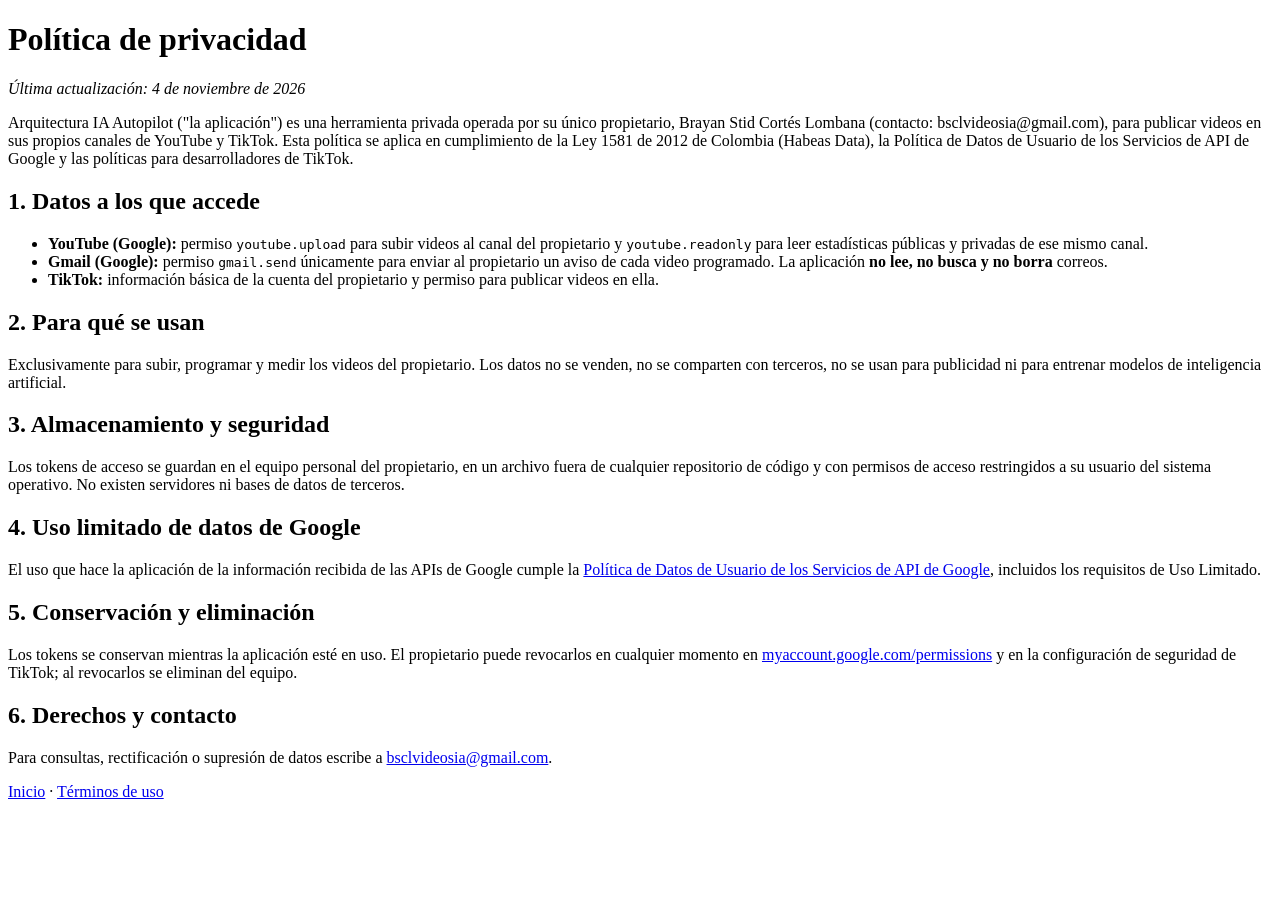
==== privacy.html @ 5c633e7e "Publicar privacy.html" ====
<!doctype html>
<html lang="es">
<head>
<meta charset="utf-8">
<meta name="viewport" content="width=device-width, initial-scale=1">
<title>Política de privacidad · Arquitectura IA Autopilot</title>
<link rel="stylesheet" href="style.css">
</head>
<body>
<main>
<h1>Política de privacidad</h1>
<p><em>Última actualización: 4 de noviembre de 2026</em></p>

<p>Arquitectura IA Autopilot ("la aplicación") es una herramienta privada operada por su único
propietario, Brayan Stid Cortés Lombana (contacto: bsclvideosia@gmail.com), para publicar videos en sus
propios canales de YouTube y TikTok. Esta política se aplica en cumplimiento de la Ley 1581 de 2012
de Colombia (Habeas Data), la Política de Datos de Usuario de los Servicios de API de Google y las
políticas para desarrolladores de TikTok.</p>

<h2>1. Datos a los que accede</h2>
<ul>
  <li><strong>YouTube (Google):</strong> permiso <code>youtube.upload</code> para subir videos al canal del
      propietario y <code>youtube.readonly</code> para leer estadísticas públicas y privadas de ese mismo canal.</li>
  <li><strong>Gmail (Google):</strong> permiso <code>gmail.send</code> únicamente para enviar al propietario un aviso
      de cada video programado. La aplicación <strong>no lee, no busca y no borra</strong> correos.</li>
  <li><strong>TikTok:</strong> información básica de la cuenta del propietario y permiso para publicar videos en ella.</li>
</ul>

<h2>2. Para qué se usan</h2>
<p>Exclusivamente para subir, programar y medir los videos del propietario. Los datos no se venden,
no se comparten con terceros, no se usan para publicidad ni para entrenar modelos de inteligencia artificial.</p>

<h2>3. Almacenamiento y seguridad</h2>
<p>Los tokens de acceso se guardan en el equipo personal del propietario, en un archivo fuera de cualquier
repositorio de código y con permisos de acceso restringidos a su usuario del sistema operativo. No existen servidores
ni bases de datos de terceros.</p>

<h2>4. Uso limitado de datos de Google</h2>
<p>El uso que hace la aplicación de la información recibida de las APIs de Google cumple la
<a href="https://developers.google.com/terms/api-services-user-data-policy">Política de Datos de Usuario de los
Servicios de API de Google</a>, incluidos los requisitos de Uso Limitado.</p>

<h2>5. Conservación y eliminación</h2>
<p>Los tokens se conservan mientras la aplicación esté en uso. El propietario puede revocarlos en cualquier momento
en <a href="https://myaccount.google.com/permissions">myaccount.google.com/permissions</a> y en la configuración
de seguridad de TikTok; al revocarlos se eliminan del equipo.</p>

<h2>6. Derechos y contacto</h2>
<p>Para consultas, rectificación o supresión de datos escribe a
<a href="mailto:bsclvideosia@gmail.com">bsclvideosia@gmail.com</a>.</p>
<p><a href="index.html">Inicio</a> · <a href="terms.html">Términos de uso</a></p>
</main>
</body>
</html>
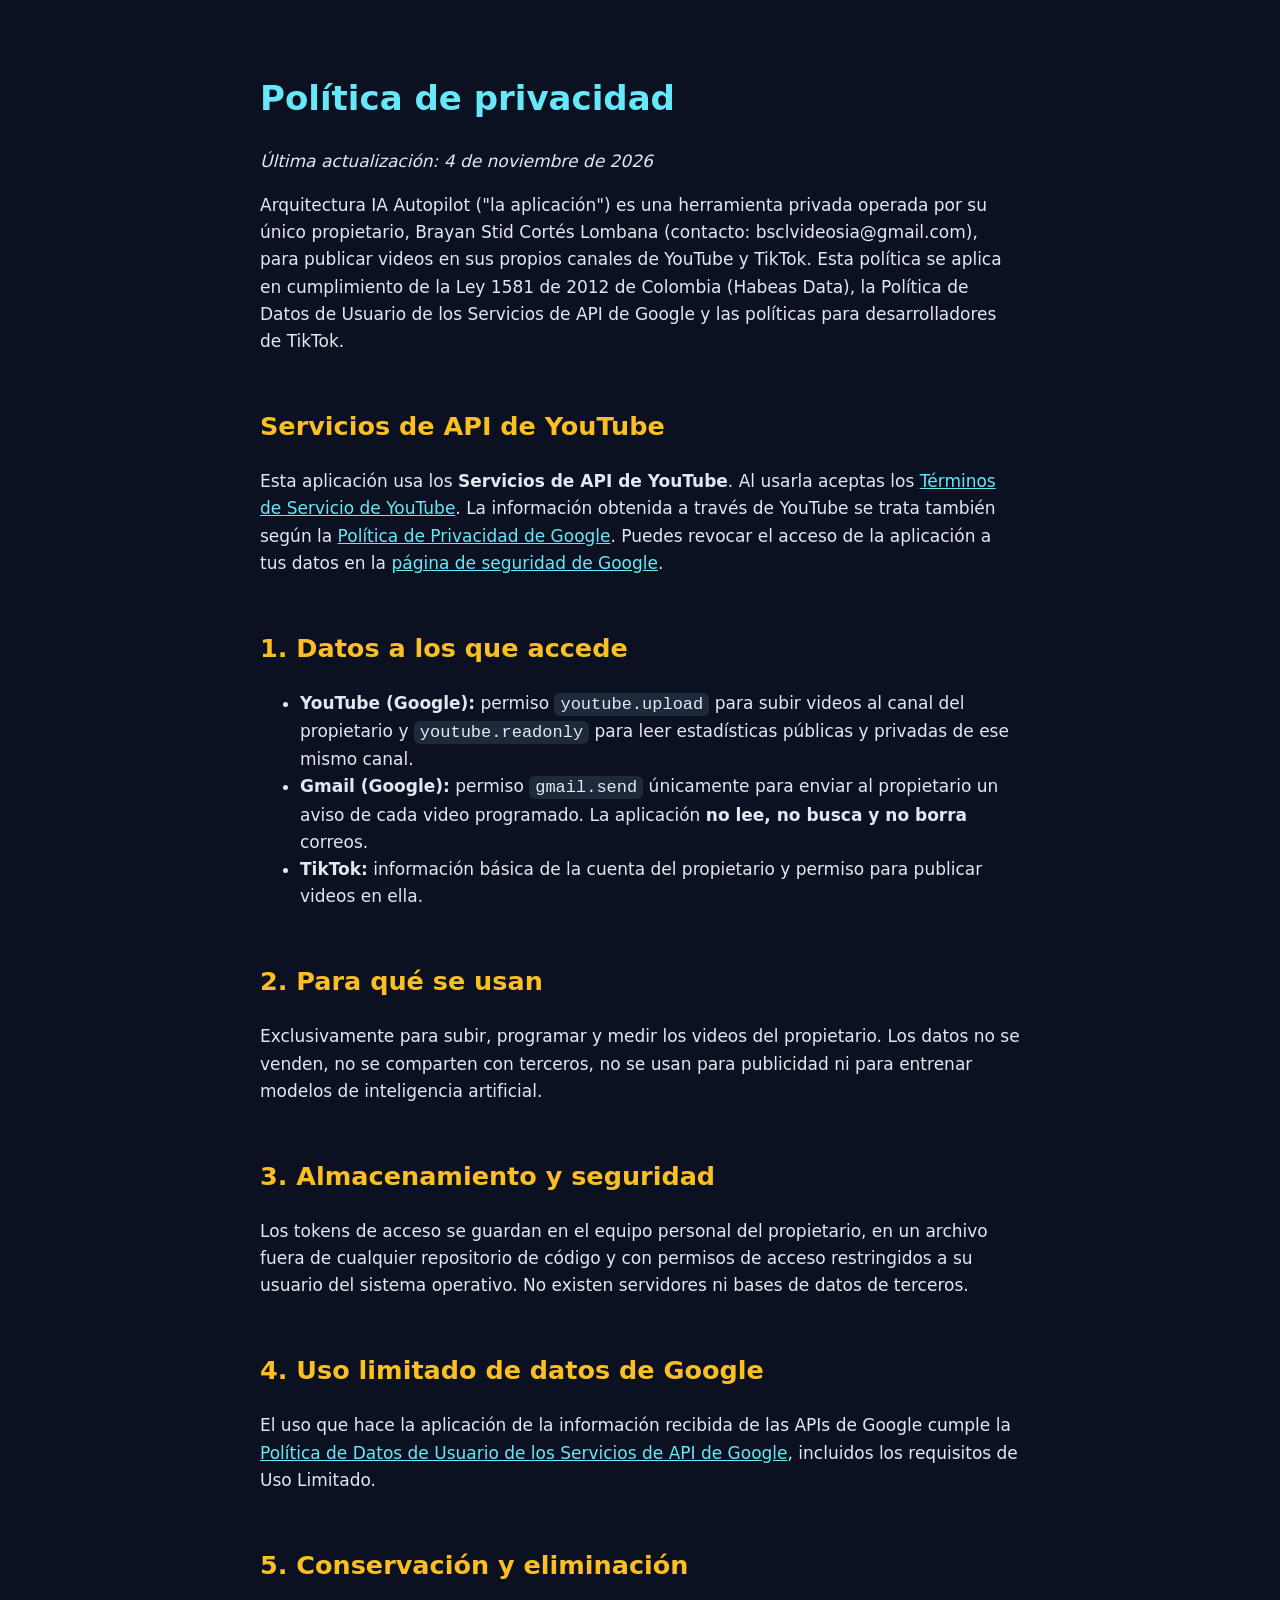
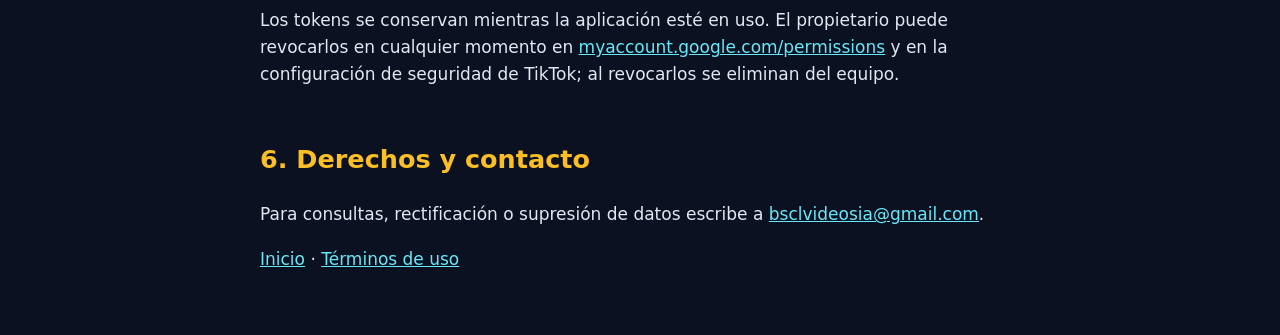
==== commit 8a9ecf51: "Publicar privacy.html" ====
--- a/privacy.html
+++ b/privacy.html
@@ -16,6 +16,13 @@
 propios canales de YouTube y TikTok. Esta política se aplica en cumplimiento de la Ley 1581 de 2012
 de Colombia (Habeas Data), la Política de Datos de Usuario de los Servicios de API de Google y las
 políticas para desarrolladores de TikTok.</p>
+
+<h2>Servicios de API de YouTube</h2>
+<p>Esta aplicación usa los <strong>Servicios de API de YouTube</strong>. Al usarla aceptas los
+<a href="https://www.youtube.com/t/terms">Términos de Servicio de YouTube</a>. La información obtenida a través
+de YouTube se trata también según la <a href="https://policies.google.com/privacy">Política de Privacidad de Google</a>.
+Puedes revocar el acceso de la aplicación a tus datos en la
+<a href="https://security.google.com/settings/security/permissions">página de seguridad de Google</a>.</p>
 
 <h2>1. Datos a los que accede</h2>
 <ul>
--- a/style.css
+++ b/style.css
@@ -0,0 +1,6 @@
+body { margin: 0; background: #0b1120; color: #e2e8f0; font: 17px/1.6 system-ui, -apple-system, "Segoe UI", sans-serif; }
+main { max-width: 760px; margin: 0 auto; padding: 48px 24px; }
+h1 { color: #67e8f9; }
+h2 { color: #fbbf24; margin-top: 2em; }
+a { color: #67e8f9; }
+code { background: #1e293b; padding: 2px 6px; border-radius: 6px; }
